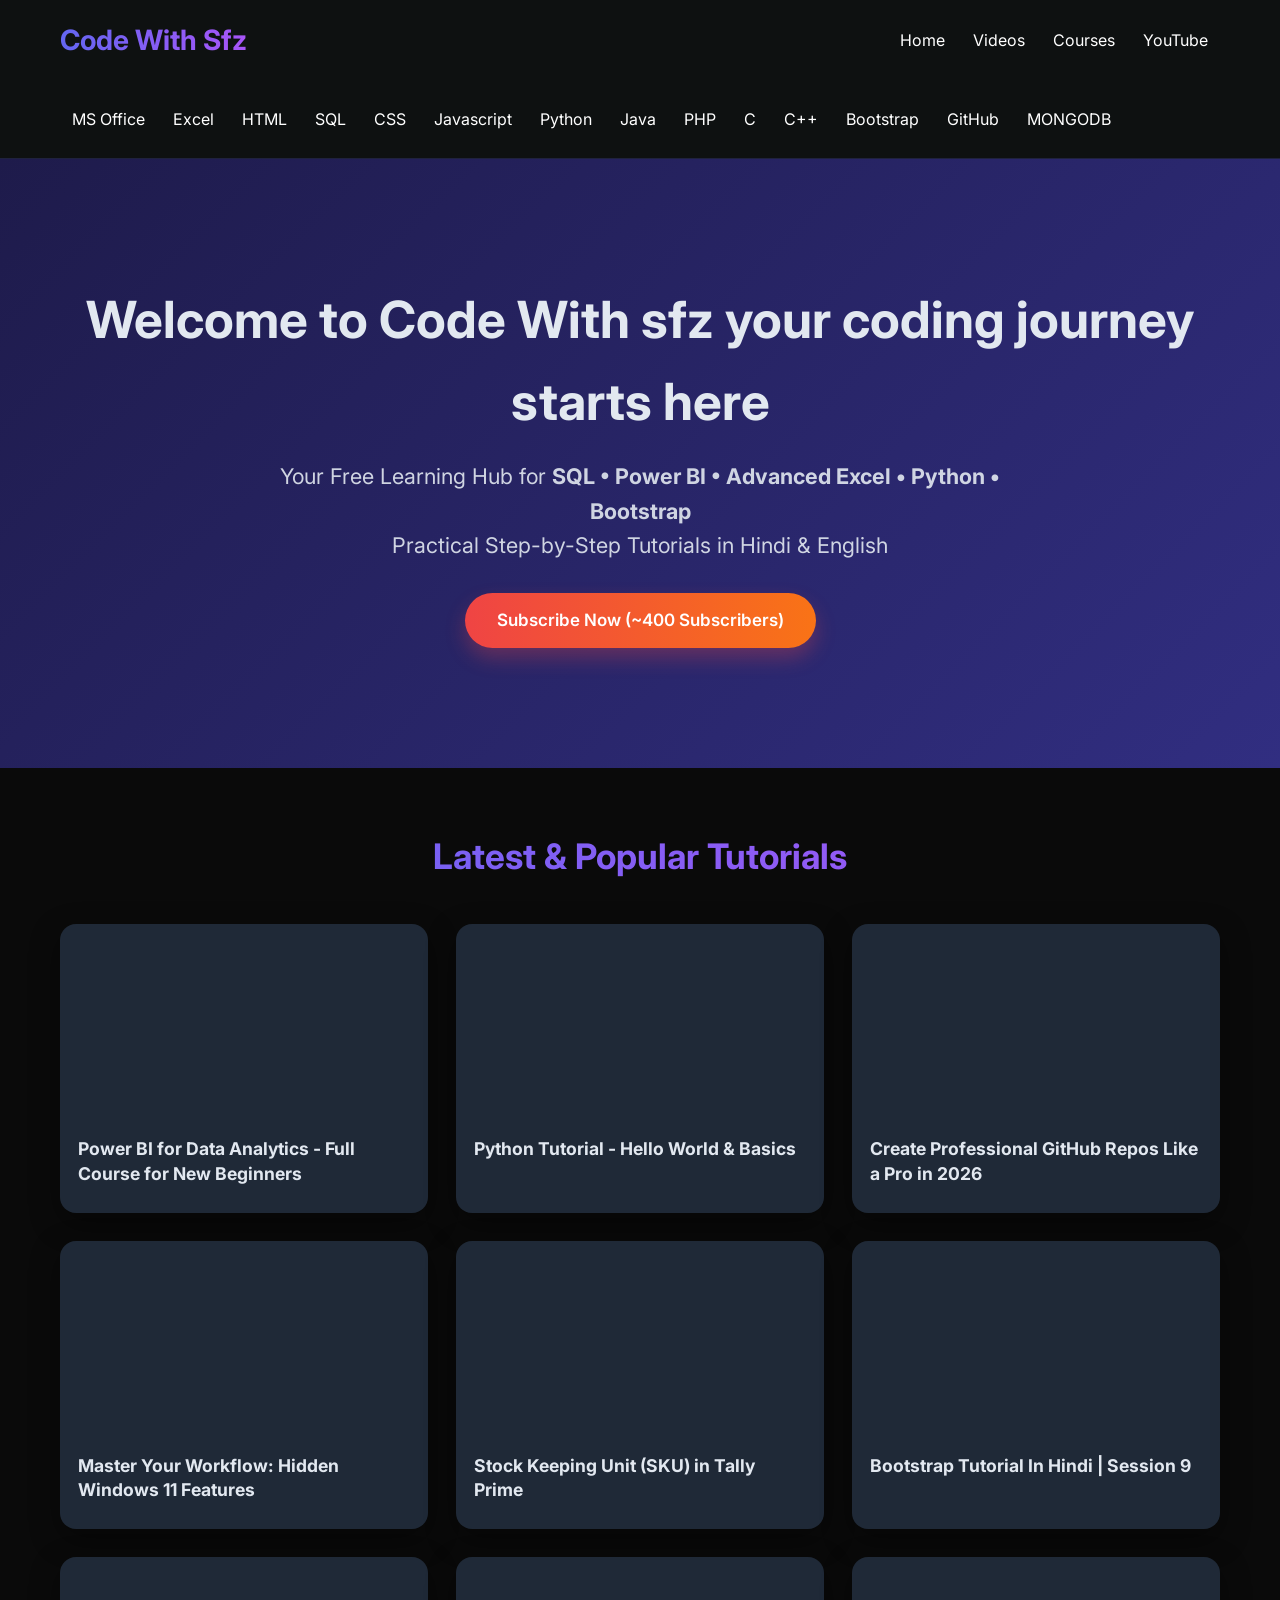
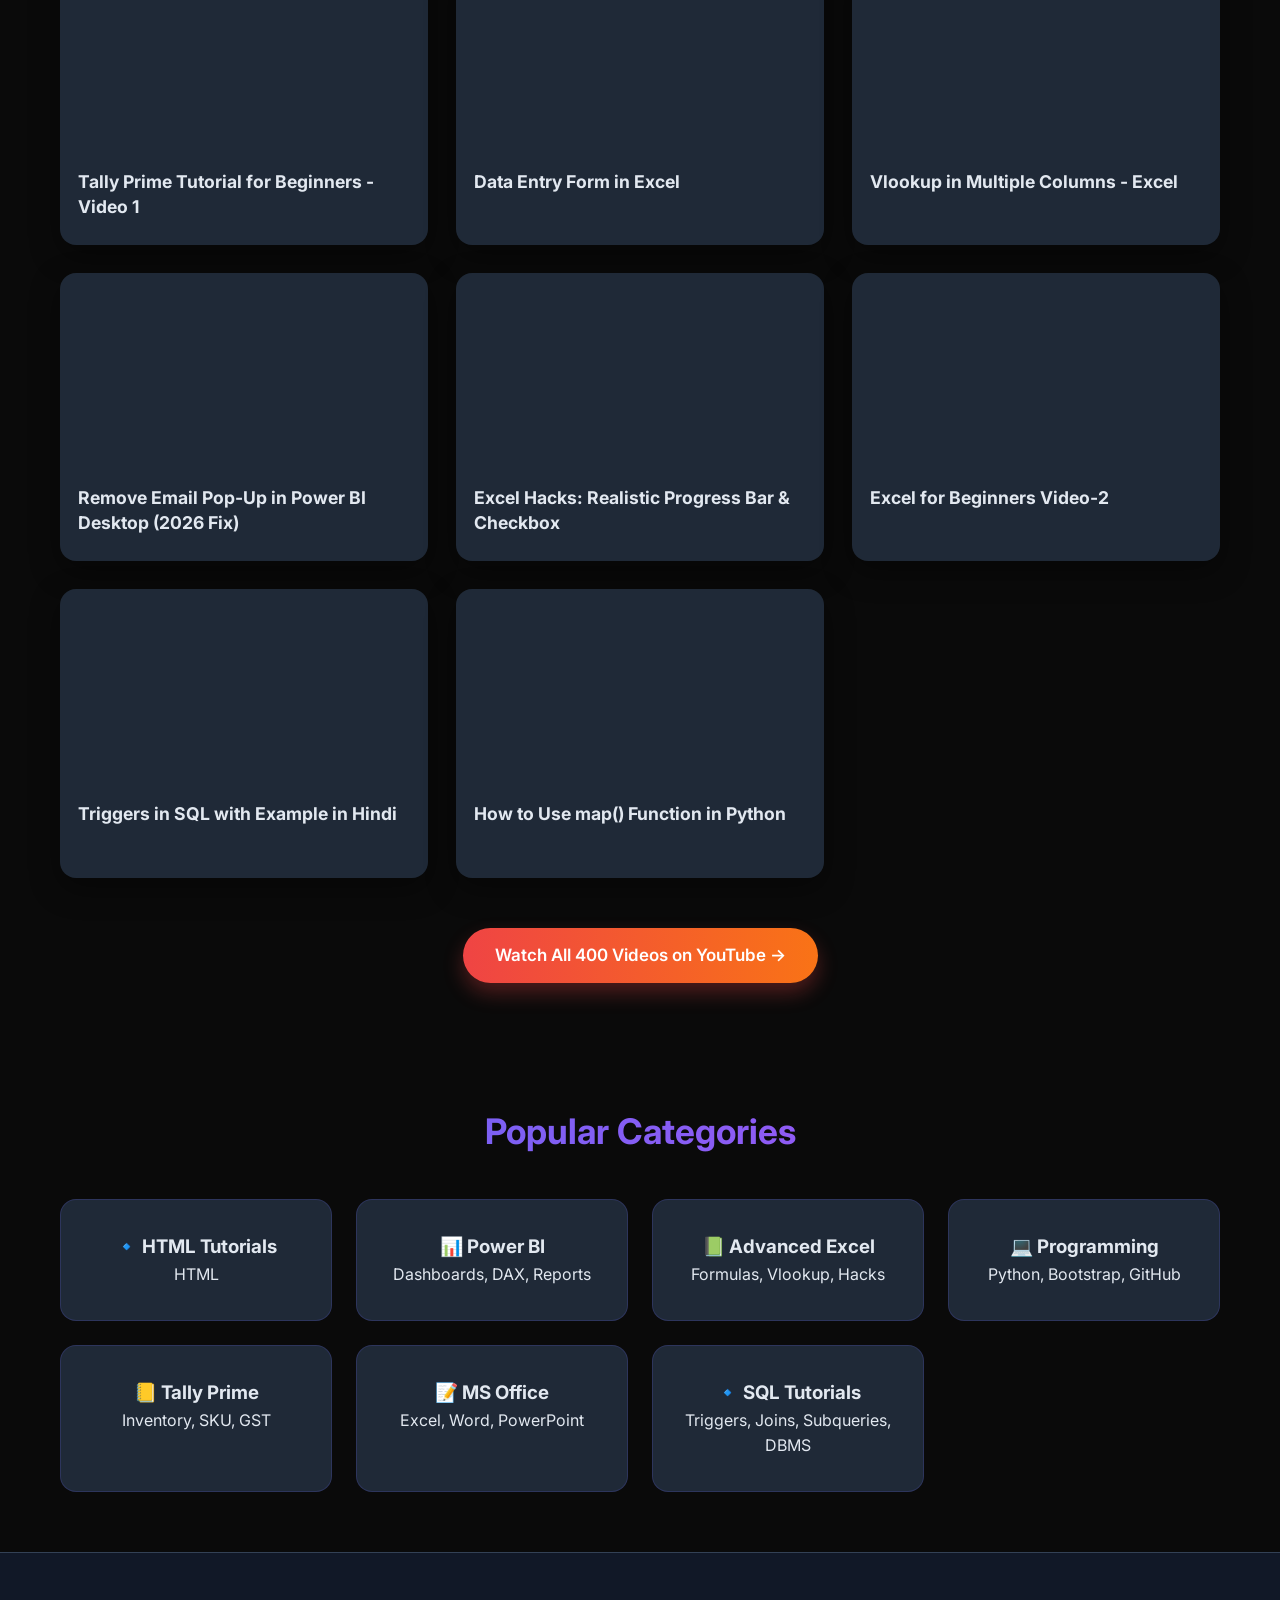
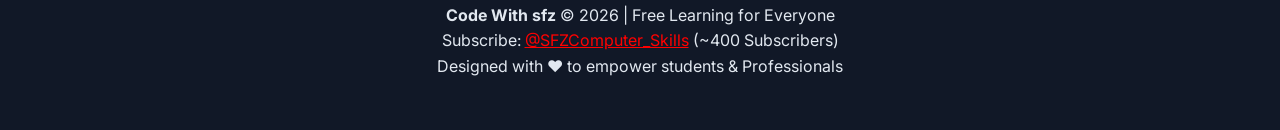
==== index.html @ a57be35b "sd" ====
<!1DOCTYPE html>
<html lang="en">
<head>
  <meta charset="UTF-8">
  <meta name="viewport" content="width=device-width, initial-scale=1.0">
  <title>Code With sfz - Free Tech Tutorials</title>
  <link rel="icon" type="image/x-icon" href="favicon/apple-touch-icon.png">
  <link rel="stylesheet" href="Sfz.CSS">
</head>
<body>

  <!-- Header -->
  <header>
    <nav>
      <div class="logo">Code With Sfz</div>
      <div class="nav-links">
        <a href="#home">Home</a>
        <a href="#videos">Videos</a>
        <a href="/Our Premium Computer Courses.html">Courses</a>
        <a href="https://www.youtube.com/@SFZComputer_Skills" target="_blank">YouTube</a>
      </div>
    </nav>
    <!-- add umar navigation  start-->
     <nav style="background-color: #0E1111;;">
  <div class="nav-links">
        <a href="/BasicComp.html">MS Office</a>
        <a href="/Excel.html">Excel</a>
         
        <a href="/delete1.html">HTML</a>
        <a href="/sql.html">SQL</a>
         <a href="#">CSS</a>
          <a href="#">Javascript</a>
         <a href="#">Python</a>
 <a href="#">Java</a>
 <a href="#">PHP</a>
 <a href="#">C</a>
 <a href="#">C++</a>
 <a href="#">Bootstrap</a>
 <a href="#">GitHub</a>
 <a href="#">MONGODB</a>

        
      </div>
    </nav>
    <!-- add umar navigation  end-->
  </header>
 
  <!-- Hero -->
  <section id="home" class="hero">
    <div class="hero-content">
      <h1>Welcome to Code With sfz your coding journey starts here </h1>
      <p>Your Free Learning Hub for <strong>SQL • Power BI • Advanced Excel • Python • Bootstrap</strong><br>
      Practical Step-by-Step Tutorials in Hindi & English</p>
      <a href="https://www.youtube.com/@SFZComputer_Skills" target="_blank" class="btn">Subscribe Now (~400 Subscribers)</a>
    </div>
  </section>

  <!-- Latest Videos -->
  <div class="container" id="videos">
    <h2>Latest & Popular Tutorials</h2>
    <div class="video-grid">

      <!-- Video Cards -->
      <div class="video-card">
        <iframe src="https://www.youtube.com/embed/d9H-SPySgzI" allowfullscreen></iframe>
        <div class="video-info">
          <h3>Power BI for Data Analytics - Full Course for New Beginners</h3>
        </div>
      </div>

      <div class="video-card">
        <iframe src="https://www.youtube.com/embed/qo9pF7tbR2g" allowfullscreen></iframe>
        <div class="video-info">
          <h3>Python Tutorial - Hello World & Basics</h3>
        </div>
      </div>

      <div class="video-card">
        <iframe src="https://www.youtube.com/embed/bOHkTNVkONo" allowfullscreen></iframe>
        <div class="video-info">
          <h3>Create Professional GitHub Repos Like a Pro in 2026</h3>
        </div>
      </div>

      <div class="video-card">
        <iframe src="https://www.youtube.com/embed/YSvQDxt7trU" allowfullscreen></iframe>
        <div class="video-info">
          <h3>Master Your Workflow: Hidden Windows 11 Features</h3>
        </div>
      </div>

      <div class="video-card">
        <iframe src="https://www.youtube.com/embed/gfyl_Nxnys8" allowfullscreen></iframe>
        <div class="video-info">
          <h3>Stock Keeping Unit (SKU) in Tally Prime</h3>
        </div>
      </div>

      <div class="video-card">
        <iframe src="https://www.youtube.com/embed/oXhS06x8aOE" allowfullscreen></iframe>
        <div class="video-info">
          <h3>Bootstrap Tutorial In Hindi | Session 9</h3>
        </div>
      </div>

      <div class="video-card">
        <iframe src="https://www.youtube.com/embed/Ebkmx_iD2ME" allowfullscreen></iframe>
        <div class="video-info">
          <h3>Tally Prime Tutorial for Beginners - Video 1</h3>
        </div>
      </div>

      <div class="video-card">
        <iframe src="https://www.youtube.com/embed/RtN4TF6eYL8" allowfullscreen></iframe>
        <div class="video-info">
          <h3>Data Entry Form in Excel</h3>
        </div>
      </div>

      <div class="video-card">
        <iframe src="https://www.youtube.com/embed/OYAu3lndtDk" allowfullscreen></iframe>
        <div class="video-info">
          <h3>Vlookup in Multiple Columns - Excel</h3>
        </div>
      </div>

      <div class="video-card">
        <iframe src="https://www.youtube.com/embed/VTb04QlvEJ4" allowfullscreen></iframe>
        <div class="video-info">
          <h3>Remove Email Pop-Up in Power BI Desktop (2026 Fix)</h3>
        </div>
      </div>

      <div class="video-card">
        <iframe src="https://www.youtube.com/embed/1RXcHiJIe9s" allowfullscreen></iframe>
        <div class="video-info">
          <h3>Excel Hacks: Realistic Progress Bar & Checkbox</h3>
        </div>
      </div>

      <div class="video-card">
        <iframe src="https://www.youtube.com/embed/Cy24FIcZmB0" allowfullscreen></iframe>
        <div class="video-info">
          <h3>Excel for Beginners Video-2</h3>
        </div>
      </div>

      <div class="video-card">
        <iframe src="https://www.youtube.com/embed/_LFGoulveOk" allowfullscreen></iframe>
        <div class="video-info">
          <h3>Triggers in SQL with Example in Hindi</h3>
        </div>
      </div>

      <div class="video-card">
        <iframe src="https://www.youtube.com/embed/U74FrBcQr44" allowfullscreen></iframe>
        <div class="video-info">
          <h3>How to Use map() Function in Python</h3>
        </div>
      </div>

      <div class="video-card">
        <iframe src="https://www.youtube.com/embed/Rm9ZrK55iq4" allowfullscreen></iframe>
        <div class="video-info">
          <h3>Learn OOP Concepts in Hindi with Real Examples!</h3>
        </div>
      </div>

    </div>

    <div class="view-all">
      <a href="https://www.youtube.com/@SFZComputer_Skills/videos" target="_blank" class="btn">
        Watch All 400 Videos on YouTube →
      </a>
      <!-- The value 362 was edited and updated to 400-->
    </div>
  </div>

  <!-- Categories -->
  <div class="container" id="categories">
    <h2>Popular Categories</h2>
    <div class="category-grid">
    
        
        <div class="category-card">
          <h3>🔹 HTML Tutorials</h3>
          <p>HTML</p>
           
        </div>
      <!--<a href="sql.html">
      <div class="category-card">
       
        <h3>🔹 SQL Tutorials</h3>
        <p>Triggers, Joins, Subqueries, DBMS</p>
        </a>
      </div> -->
      <div class="category-card">
        <h3>📊 Power BI</h3>
        <p>Dashboards, DAX, Reports</p>
      </div>
       <div class="category-card">
        
        <h3>📗 Advanced Excel</h3>
        <p>Formulas, Vlookup, Hacks</p>
       
    
      </div>
      <div class="category-card">
        <h3>💻 Programming</h3>
        <p>Python, Bootstrap, GitHub</p>
      </div>
      <div class="category-card">
        <h3>📒 Tally Prime</h3>
        <p>Inventory, SKU, GST</p>
      </div>
      
      <div class="category-card">
        <h3>📝 MS Office</h3>
        <p>Excel, Word, PowerPoint</p>
        
      </div>
    
      <div class="category-card">
       
        <h3>🔹 SQL Tutorials</h3>
        <p>Triggers, Joins, Subqueries, DBMS</p>
      
      </div> 
    </div>
  </div>

  <!-- Footer -->
  <footer>
    <p><strong>Code With sfz</strong> © 2026 | Free Learning for Everyone</p>
    <p>Subscribe: <a href="https://www.youtube.com/@SFZComputer_Skills" target="_blank" style="color:#ff0000;">@SFZComputer_Skills</a> (~400 Subscribers)</p>
    <p>Designed with &#10084; to empower students & Professionals</p>
    <!--upper was edited-->
  </footer>

  <script>
    // Scroll Animation for Video Cards
    const cards = document.querySelectorAll('.video-card');
    const observer = new IntersectionObserver((entries) => {
      entries.forEach((entry, index) => {
        if (entry.isIntersecting) {
          setTimeout(() => {
            entry.target.classList.add('visible');
          }, index * 80);
        }
      });
    }, { threshold: 0.1 });

    cards.forEach(card => observer.observe(card));
  </script>

</body>
</html>
---- Sfz.CSS ----
@import url('https://fonts.googleapis.com/css2?family=Inter:wght@400;500;600;700&display=swap');

:root {
  --primary: #6366f1;
  --accent: #a855f7;
}

* {
  margin: 0;
  padding: 0;
  box-sizing: border-box;
}

body {
  font-family: 'Inter', system-ui, sans-serif;
  background: #0a0a0a;
  color: #e2e8f0;
  line-height: 1.6;
  overflow-x: hidden;
}

/* Header */
header {
 /*background: rgba(10, 10, 10, 0.95);*/
 background-color: #0E1111;
  backdrop-filter: blur(12px);
  position: sticky;
  top: 0;
  z-index: 100;
  border-bottom: 1px solid rgba(99, 102, 241, 0.2);
}








nav {
  max-width: 1200px;
  margin: 0 auto;
  display: flex;
  justify-content: space-between;
  align-items: center;
  padding: 18px 20px;
}

.logo {
  font-size: 28px;
  font-weight: 700;
  background: linear-gradient(90deg, var(--primary), var(--accent));
  -webkit-background-clip: text;
  -webkit-text-fill-color: transparent;
}

.nav-links a {
  color: #ffffff;
    text-decoration: none;
    padding: 8px 12px;
    display: inline-block;
    transition: background-color 0.3s ease;
}

.nav-links a:hover {
  color: #FFC000;
  text-shadow: 0 0 10px var(--primary);
}

/* Hero Section */
.hero {
  background: linear-gradient(135deg, #1e1b4b, #312e81);
  text-align: center;
  padding: 120px 20px;
  position: relative;
  overflow: hidden;
}

.hero::before {
  content: '';
  position: absolute;
  top: 0; left: 0; right: 0; bottom: 0;
  background: url('https://source.unsplash.com/random/1600x900/?coding,technology') center/cover;
  opacity: 0.15;
}

.hero-content {
  position: relative;
  z-index: 2;
}

.hero h1 {
  font-size: 3.2rem;
  margin-bottom: 16px;
  animation: fadeInDown 1s ease;
}

.hero p {
  font-size: 1.35rem;
  max-width: 720px;
  margin: 0 auto 30px;
  opacity: 0.9;
}

/* Button */
.btn {
  background: linear-gradient(90deg, #ef4444, #f97316);
  color: white;
  padding: 14px 32px;
  border: none;
  border-radius: 50px;
  font-size: 17px;
  font-weight: 600;
  cursor: pointer;
  text-decoration: none;
  display: inline-block;
  transition: all 0.4s ease;
  box-shadow: 0 10px 20px rgba(239, 68, 68, 0.3);
  animation: pulse 2s infinite;
}

.btn:hover {
  transform: translateY(-4px) scale(1.05);
  box-shadow: 0 15px 30px rgba(239, 68, 68, 0.5);
}

/* Container */
.container {
  max-width: 1200px;
  margin: 0 auto;
  padding: 60px 20px;
}

h2 {
  font-size: 2.2rem;
  margin-bottom: 40px;
  text-align: center;
  background: linear-gradient(90deg, var(--primary), var(--accent));
  -webkit-background-clip: text;
  -webkit-text-fill-color: transparent;
}

/* Video Grid */
.video-grid {
  display: grid;
  grid-template-columns: repeat(auto-fit, minmax(340px, 1fr));
  gap: 28px;
}

.video-card {
  background: #1f2937;
  border-radius: 16px;
  overflow: hidden;
  box-shadow: 0 10px 30px rgba(0, 0, 0, 0.4);
  transition: all 0.4s cubic-bezier(0.4, 0, 0.2, 1);
  opacity: 0;
  transform: translateY(40px);
}

.video-card.visible {
  opacity: 1;
  transform: translateY(0);
}

.video-card:hover {
  transform: translateY(-12px) scale(1.03);
  box-shadow: 0 20px 40px rgba(99, 102, 241, 0.3);
}

.video-card iframe {
  width: 100%;
  height: 195px;
  border: none;
}

.video-info {
  padding: 18px;
}

.video-info h3 {
  font-size: 1.1rem;
  line-height: 1.4;
  margin-bottom: 8px;
  color: #e2e8f0;
}

/* Category Grid */
.category-grid {
  display: grid;
  grid-template-columns: repeat(auto-fit, minmax(260px, 1fr));
  gap: 24px;
}

.category-card {
  background: #1f2937;
  padding: 32px 20px;
  border-radius: 16px;
  text-align: center;
  transition: all 0.3s ease;
  border: 1px solid rgba(99, 102, 241, 0.2);
}

.category-card:hover {
  border-color: var(--primary);
  transform: scale(1.05);
}

.category-link {
  text-decoration: none;
  color: inherit;
}

/* Footer */
footer {
  background: #111827;
  text-align: center;
  padding: 50px 20px;
  border-top: 1px solid #334155;
}

.view-all {
  text-align: center;
  margin-top: 50px;
}

/* Animations */
@keyframes fadeInDown {
  from { opacity: 0; transform: translateY(-30px); }
  to { opacity: 1; transform: translateY(0); }
}

@keyframes pulse {
  0%, 100% { transform: scale(1); }
  50% { transform: scale(1.05); }
}

/* Responsive */
@media (max-width: 768px) {
  .hero h1 {
    font-size: 2.5rem;
  }
  .nav-links a {
    margin-left: 15px;
    font-size: 0.95rem;
  }
}

/* table */
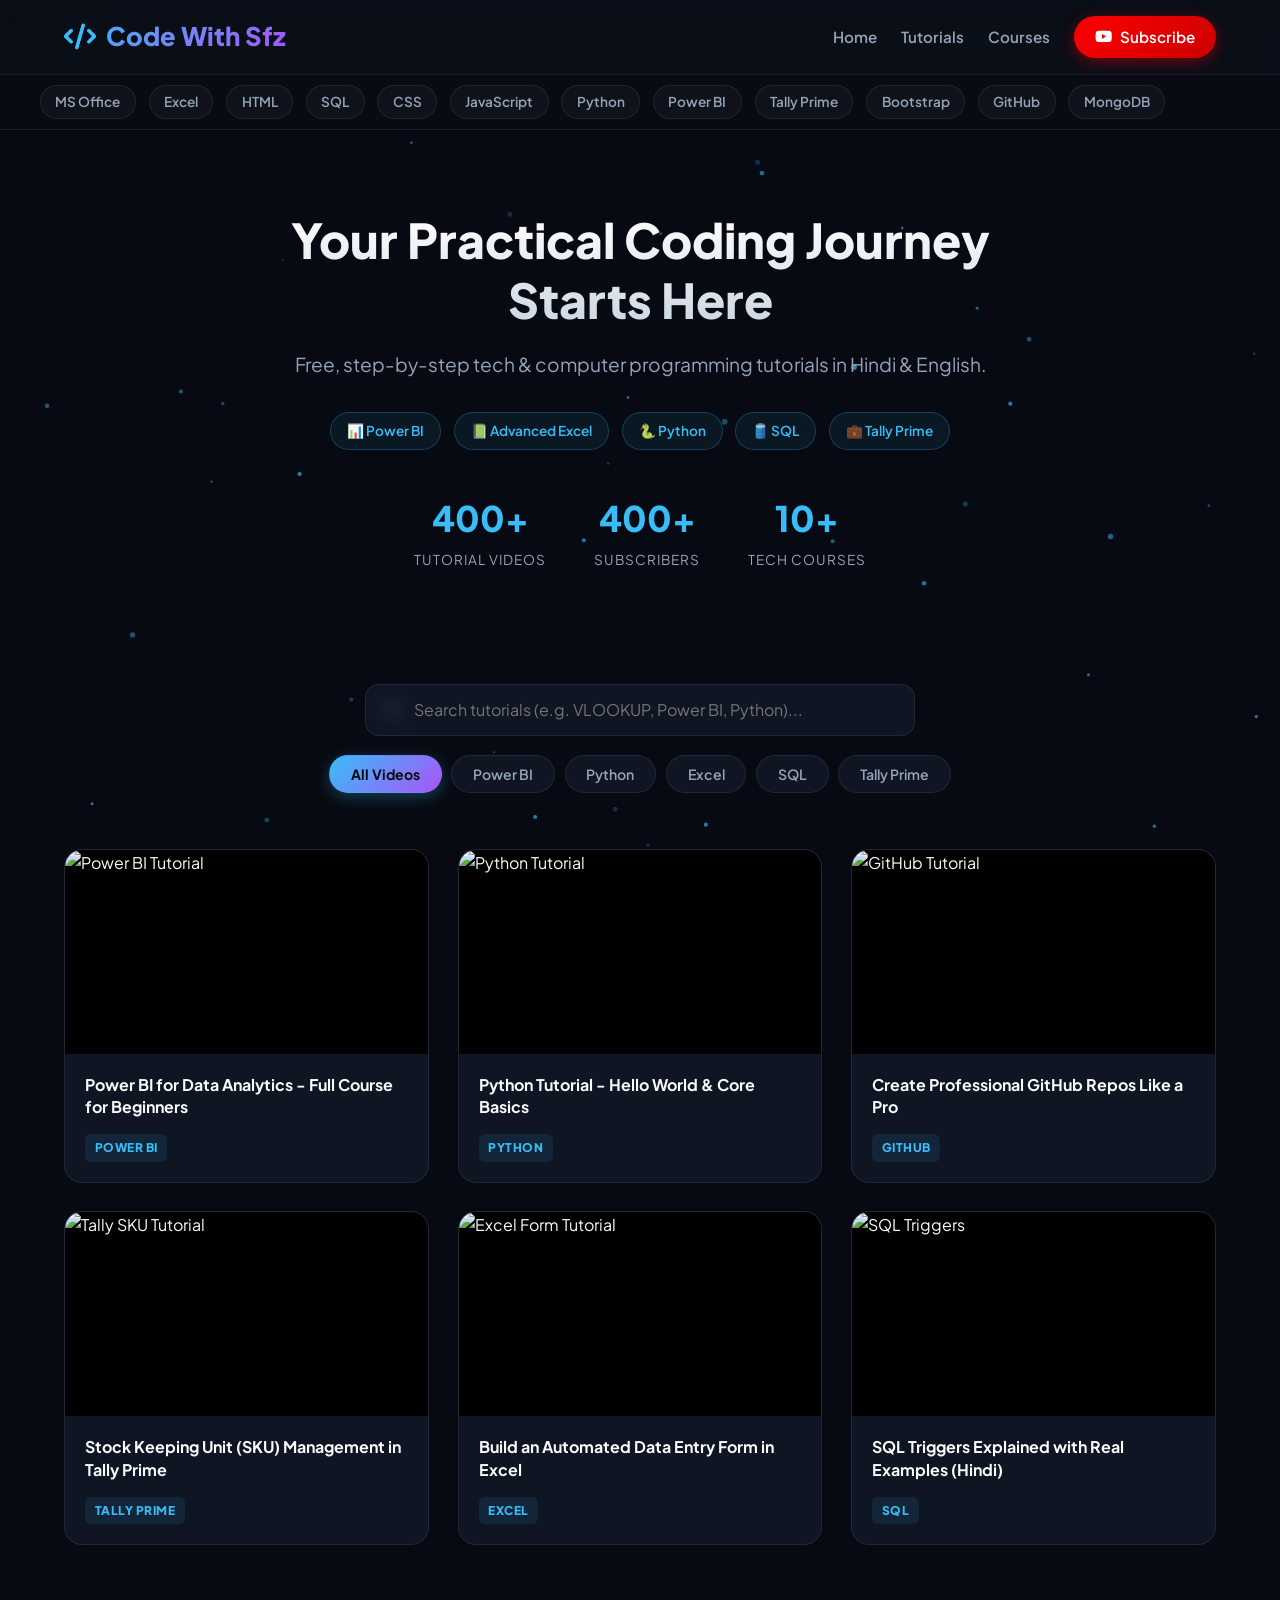
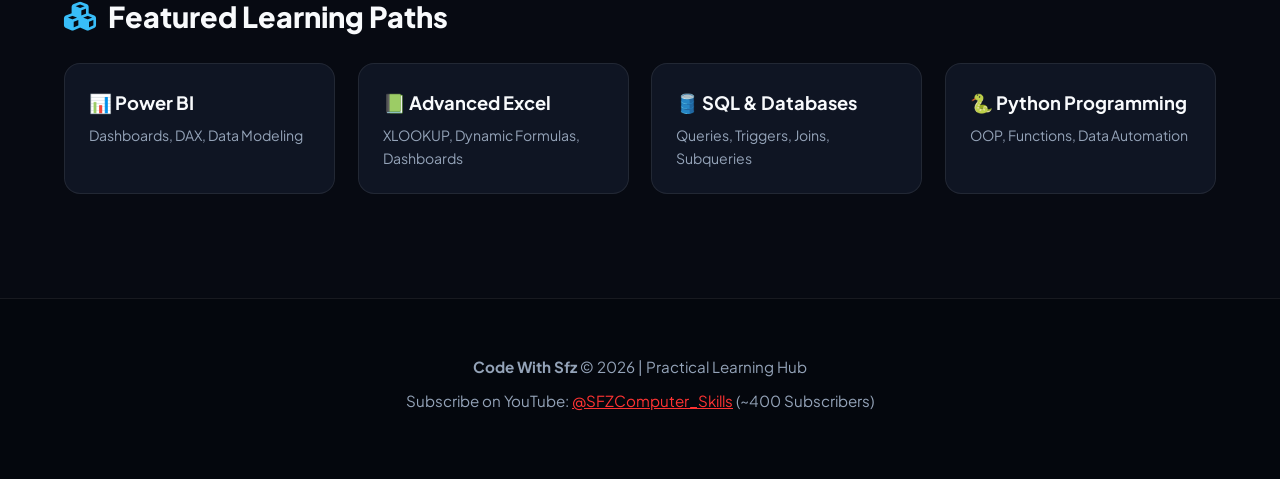
==== commit c986917f: "upload" ====
--- a/index.html
+++ b/index.html
@@ -1,256 +1,882 @@
-<!1DOCTYPE html>
+<!DOCTYPE html>
 <html lang="en">
 <head>
   <meta charset="UTF-8">
   <meta name="viewport" content="width=device-width, initial-scale=1.0">
-  <title>Code With sfz - Free Tech Tutorials</title>
+  <title>Code With Sfz - Master Practical Tech Skills</title>
   <link rel="icon" type="image/x-icon" href="favicon/apple-touch-icon.png">
-  <link rel="stylesheet" href="Sfz.CSS">
+  <link href="https://fonts.googleapis.com/css2?family=Plus+Jakarta+Sans:wght@400;500;600;700;800&display=swap" rel="stylesheet">
+  <link rel="stylesheet" href="https://cdnjs.cloudflare.com/ajax/libs/font-awesome/6.4.0/css/all.min.css">
+  
+  <style>
+    :root {
+      --bg-dark: #070a12;
+      --bg-card: rgba(20, 28, 45, 0.65);
+      --border-color: rgba(255, 255, 255, 0.08);
+      --accent-blue: #38bdf8;
+      --accent-purple: #a855f7;
+      --accent-red: #ff3333;
+      --text-main: #f8fafc;
+      --text-muted: #94a3b8;
+      --glass-bg: rgba(11, 15, 25, 0.8);
+    }
+
+    * {
+      margin: 0;
+      padding: 0;
+      box-sizing: border-box;
+      font-family: 'Plus Jakarta Sans', sans-serif;
+    }
+
+    body {
+      background-color: var(--bg-dark);
+      color: var(--text-main);
+      line-height: 1.6;
+      overflow-x: hidden;
+      position: relative;
+    }
+
+    /* Background Animation Canvas */
+    #bgCanvas {
+      position: fixed;
+      top: 0;
+      left: 0;
+      width: 100%;
+      height: 100%;
+      z-index: -1;
+      pointer-events: none;
+    }
+
+    /* Sticky Header */
+    header {
+      position: sticky;
+      top: 0;
+      z-index: 1000;
+      background: var(--glass-bg);
+      backdrop-filter: blur(16px);
+      border-bottom: 1px solid var(--border-color);
+    }
+
+    nav.main-nav {
+      max-width: 1200px;
+      margin: 0 auto;
+      display: flex;
+      justify-content: space-between;
+      align-items: center;
+      padding: 1rem 1.5rem;
+    }
+
+    .logo {
+      font-size: 1.6rem;
+      font-weight: 800;
+      background: linear-gradient(135deg, var(--accent-blue), var(--accent-purple));
+      -webkit-background-clip: text;
+      -webkit-text-fill-color: transparent;
+      display: flex;
+      align-items: center;
+      gap: 0.6rem;
+      cursor: pointer;
+    }
+
+    .logo i {
+      color: var(--accent-blue);
+      -webkit-text-fill-color: initial;
+    }
+
+    .nav-links {
+      display: flex;
+      gap: 1.5rem;
+      align-items: center;
+    }
+
+    .nav-links a {
+      color: var(--text-muted);
+      text-decoration: none;
+      font-weight: 600;
+      font-size: 0.95rem;
+      transition: all 0.3s ease;
+    }
+
+    .nav-links a:hover {
+      color: var(--accent-blue);
+    }
+
+    .btn-yt {
+      background: linear-gradient(135deg, #ff0000, #cc0000);
+      color: #fff !important;
+      padding: 0.55rem 1.3rem;
+      border-radius: 50px;
+      font-weight: 700;
+      display: flex;
+      align-items: center;
+      gap: 0.5rem;
+      box-shadow: 0 4px 15px rgba(255, 0, 0, 0.4);
+      transition: all 0.3s ease !important;
+      position: relative;
+      overflow: hidden;
+    }
+
+    .btn-yt:hover {
+      transform: translateY(-2px) scale(1.02);
+      box-shadow: 0 8px 25px rgba(255, 0, 0, 0.6);
+    }
+
+    /* Scrollable Topics Bar */
+    .topics-nav {
+      background: rgba(8, 12, 21, 0.9);
+      border-top: 1px solid var(--border-color);
+      overflow-x: auto;
+      white-space: nowrap;
+      padding: 0.6rem 1.5rem;
+      scrollbar-width: none;
+    }
+
+    .topics-nav::-webkit-scrollbar { display: none; }
+
+    .topics-wrapper {
+      max-width: 1200px;
+      margin: 0 auto;
+      display: flex;
+      gap: 0.8rem;
+    }
+
+    .topic-chip {
+      color: var(--text-muted);
+      text-decoration: none;
+      font-size: 0.85rem;
+      font-weight: 600;
+      padding: 0.35rem 0.9rem;
+      border-radius: 20px;
+      background: rgba(255, 255, 255, 0.03);
+      border: 1px solid var(--border-color);
+      transition: all 0.25 ease;
+    }
+
+    .topic-chip:hover {
+      background: linear-gradient(135deg, var(--accent-blue), var(--accent-purple));
+      color: #000;
+      border-color: transparent;
+      font-weight: 700;
+    }
+
+    /* Animated Hero Section */
+    .hero {
+      position: relative;
+      padding: 5rem 1.5rem 3rem 1.5rem;
+      text-align: center;
+    }
+
+    .hero-content {
+      max-width: 850px;
+      margin: 0 auto;
+    }
+
+    .hero h1 {
+      font-size: 3rem;
+      font-weight: 800;
+      line-height: 1.25;
+      margin-bottom: 1.2rem;
+      background: linear-gradient(180deg, #ffffff 0%, #cbd5e1 100%);
+      -webkit-background-clip: text;
+      -webkit-text-fill-color: transparent;
+      animation: fadeInDown 0.8s ease;
+    }
+
+    .hero p {
+      font-size: 1.2rem;
+      color: var(--text-muted);
+      margin-bottom: 2rem;
+      animation: fadeInUp 0.8s ease;
+    }
+
+    .hero-badges {
+      display: flex;
+      justify-content: center;
+      gap: 0.8rem;
+      flex-wrap: wrap;
+      margin-bottom: 2.5rem;
+    }
+
+    .badge {
+      background: rgba(56, 189, 248, 0.08);
+      color: var(--accent-blue);
+      border: 1px solid rgba(56, 189, 248, 0.25);
+      padding: 0.45rem 1rem;
+      border-radius: 20px;
+      font-size: 0.85rem;
+      font-weight: 600;
+      transition: all 0.3s ease;
+    }
+
+    .badge:hover {
+      transform: translateY(-3px);
+      background: rgba(56, 189, 248, 0.2);
+    }
+
+    /* Stats Counter Section */
+    .stats-container {
+      display: flex;
+      justify-content: center;
+      gap: 3rem;
+      margin: 2rem auto;
+      max-width: 800px;
+      flex-wrap: wrap;
+    }
+
+    .stat-item {
+      text-align: center;
+    }
+
+    .stat-number {
+      font-size: 2.2rem;
+      font-weight: 800;
+      color: var(--accent-blue);
+      display: block;
+    }
+
+    .stat-label {
+      font-size: 0.85rem;
+      color: var(--text-muted);
+      text-transform: uppercase;
+      letter-spacing: 1px;
+    }
+
+    /* Search & Dynamic Filter Bar */
+    .filter-container {
+      max-width: 1200px;
+      margin: 2rem auto;
+      padding: 0 1.5rem;
+      display: flex;
+      flex-direction: column;
+      gap: 1.2rem;
+    }
+
+    .search-box {
+      position: relative;
+      width: 100%;
+      max-width: 550px;
+      margin: 0 auto;
+    }
+
+    .search-box input {
+      width: 100%;
+      padding: 0.9rem 1rem 0.9rem 3rem;
+      background: var(--bg-card);
+      border: 1px solid var(--border-color);
+      border-radius: 14px;
+      color: var(--text-main);
+      font-size: 1rem;
+      outline: none;
+      transition: all 0.3s ease;
+      backdrop-filter: blur(10px);
+    }
+
+    .search-box input:focus {
+      border-color: var(--accent-blue);
+      box-shadow: 0 0 20px rgba(56, 189, 248, 0.25);
+    }
+
+    .search-box i {
+      position: absolute;
+      left: 1.2rem;
+      top: 50%;
+      transform: translateY(-50%);
+      color: var(--text-muted);
+      font-size: 1.1rem;
+    }
+
+    .category-pills {
+      display: flex;
+      justify-content: center;
+      gap: 0.6rem;
+      flex-wrap: wrap;
+    }
+
+    .pill-btn {
+      background: var(--bg-card);
+      border: 1px solid var(--border-color);
+      color: var(--text-muted);
+      padding: 0.55rem 1.3rem;
+      border-radius: 25px;
+      cursor: pointer;
+      font-size: 0.88rem;
+      font-weight: 600;
+      transition: all 0.3s ease;
+    }
+
+    .pill-btn.active, .pill-btn:hover {
+      background: linear-gradient(135deg, var(--accent-blue), var(--accent-purple));
+      color: #070a12;
+      border-color: transparent;
+      box-shadow: 0 4px 15px rgba(56, 189, 248, 0.3);
+      font-weight: 700;
+    }
+
+    /* Container & Grid Layout */
+    .container {
+      max-width: 1200px;
+      margin: 0 auto;
+      padding: 1.5rem;
+    }
+
+    .section-title {
+      font-size: 1.8rem;
+      font-weight: 800;
+      margin-bottom: 1.5rem;
+      display: flex;
+      align-items: center;
+      gap: 0.75rem;
+    }
+
+    .video-grid {
+      display: grid;
+      grid-template-columns: repeat(auto-fill, minmax(290px, 1fr));
+      gap: 1.8rem;
+    }
+
+    /* Interactive Video Card */
+    .video-card {
+      background: var(--bg-card);
+      border: 1px solid var(--border-color);
+      border-radius: 18px;
+      overflow: hidden;
+      transition: all 0.35s cubic-bezier(0.4, 0, 0.2, 1);
+      cursor: pointer;
+      display: flex;
+      flex-direction: column;
+      position: relative;
+      backdrop-filter: blur(8px);
+    }
+
+    .video-card:hover {
+      transform: translateY(-8px) scale(1.02);
+      border-color: rgba(56, 189, 248, 0.5);
+      box-shadow: 0 15px 30px rgba(0, 0, 0, 0.5), 0 0 20px rgba(56, 189, 248, 0.2);
+    }
+
+    .thumbnail-box {
+      position: relative;
+      width: 100%;
+      padding-top: 56.25%;
+      background: #000;
+      overflow: hidden;
+    }
+
+    .thumbnail-box img {
+      position: absolute;
+      top: 0;
+      left: 0;
+      width: 100%;
+      height: 100%;
+      object-fit: cover;
+      transition: transform 0.4s ease;
+    }
+
+    .video-card:hover .thumbnail-box img {
+      transform: scale(1.08);
+    }
+
+    .play-overlay {
+      position: absolute;
+      top: 0;
+      left: 0;
+      width: 100%;
+      height: 100%;
+      background: rgba(0, 0, 0, 0.4);
+      display: flex;
+      justify-content: center;
+      align-items: center;
+      opacity: 0;
+      transition: opacity 0.3s ease;
+    }
+
+    .play-overlay i {
+      font-size: 3rem;
+      color: #fff;
+      filter: drop-shadow(0 4px 10px rgba(0,0,0,0.5));
+      transition: transform 0.3s ease;
+    }
+
+    .video-card:hover .play-overlay {
+      opacity: 1;
+    }
+
+    .video-card:hover .play-overlay i {
+      transform: scale(1.15);
+    }
+
+    .video-info {
+      padding: 1.25rem;
+      flex-grow: 1;
+      display: flex;
+      flex-direction: column;
+      justify-content: space-between;
+    }
+
+    .video-info h3 {
+      font-size: 1rem;
+      font-weight: 700;
+      color: var(--text-main);
+      line-height: 1.4;
+      display: -webkit-box;
+      -webkit-line-clamp: 2;
+      -webkit-box-orient: vertical;
+      overflow: hidden;
+    }
+
+    .video-meta {
+      display: flex;
+      justify-content: space-between;
+      align-items: center;
+      margin-top: 1rem;
+    }
+
+    .video-tag {
+      font-size: 0.75rem;
+      color: var(--accent-blue);
+      font-weight: 800;
+      text-transform: uppercase;
+      letter-spacing: 0.5px;
+      background: rgba(56, 189, 248, 0.1);
+      padding: 0.25rem 0.6rem;
+      border-radius: 6px;
+    }
+
+    /* Video Popup Modal */
+    .modal {
+      display: none;
+      position: fixed;
+      top: 0;
+      left: 0;
+      width: 100%;
+      height: 100%;
+      background: rgba(0, 0, 0, 0.85);
+      backdrop-filter: blur(12px);
+      z-index: 2000;
+      justify-content: center;
+      align-items: center;
+      padding: 1.5rem;
+    }
+
+    .modal-content {
+      position: relative;
+      width: 100%;
+      max-width: 900px;
+      background: #0f172a;
+      border: 1px solid var(--border-color);
+      border-radius: 20px;
+      overflow: hidden;
+      box-shadow: 0 25px 50px rgba(0,0,0,0.7);
+      animation: modalZoom 0.3s ease;
+    }
+
+    .modal-video-container {
+      position: relative;
+      padding-top: 56.25%;
+      width: 100%;
+    }
+
+    .modal-video-container iframe {
+      position: absolute;
+      top: 0;
+      left: 0;
+      width: 100%;
+      height: 100%;
+      border: none;
+    }
+
+    .close-modal {
+      position: absolute;
+      top: 15px;
+      right: 20px;
+      color: #fff;
+      font-size: 1.8rem;
+      cursor: pointer;
+      z-index: 10;
+      transition: color 0.2s ease;
+    }
+
+    .close-modal:hover {
+      color: var(--accent-red);
+    }
+
+    /* Category Cards Grid */
+    .category-grid {
+      display: grid;
+      grid-template-columns: repeat(auto-fill, minmax(240px, 1fr));
+      gap: 1.4rem;
+      margin-top: 1rem;
+    }
+
+    .category-card {
+      background: var(--bg-card);
+      border: 1px solid var(--border-color);
+      border-radius: 16px;
+      padding: 1.5rem;
+      transition: all 0.3s ease;
+      cursor: pointer;
+    }
+
+    .category-card:hover {
+      background: rgba(56, 189, 248, 0.08);
+      border-color: var(--accent-blue);
+      transform: translateY(-5px);
+    }
+
+    .category-card h3 {
+      font-size: 1.15rem;
+      margin-bottom: 0.4rem;
+      color: var(--text-main);
+    }
+
+    .category-card p {
+      font-size: 0.88rem;
+      color: var(--text-muted);
+    }
+
+    /* Footer */
+    footer {
+      border-top: 1px solid var(--border-color);
+      padding: 3.5rem 1.5rem;
+      text-align: center;
+      background: #04070d;
+      margin-top: 5rem;
+    }
+
+    footer p {
+      color: var(--text-muted);
+      font-size: 0.95rem;
+      margin-bottom: 0.6rem;
+    }
+
+    /* Animations */
+    @keyframes fadeInDown {
+      from { opacity: 0; transform: translateY(-20px); }
+      to { opacity: 1; transform: translateY(0); }
+    }
+
+    @keyframes fadeInUp {
+      from { opacity: 0; transform: translateY(20px); }
+      to { opacity: 1; transform: translateY(0); }
+    }
+
+    @keyframes modalZoom {
+      from { opacity: 0; transform: scale(0.9); }
+      to { opacity: 1; transform: scale(1); }
+    }
+
+    @media (max-width: 768px) {
+      .hero h1 { font-size: 2.2rem; }
+      .stats-container { gap: 1.5rem; }
+      .nav-links a:not(.btn-yt) { display: none; }
+    }
+  </style>
 </head>
 <body>
 
+  <!-- Animated Particle Canvas -->
+  <canvas id="bgCanvas"></canvas>
+
   <!-- Header -->
   <header>
-    <nav>
-      <div class="logo">Code With Sfz</div>
+    <nav class="main-nav">
+      <div class="logo">
+        <i class="fa-solid fa-code"></i> Code With Sfz
+      </div>
       <div class="nav-links">
         <a href="#home">Home</a>
-        <a href="#videos">Videos</a>
+        <a href="#videos">Tutorials</a>
         <a href="/Our Premium Computer Courses.html">Courses</a>
-        <a href="https://www.youtube.com/@SFZComputer_Skills" target="_blank">YouTube</a>
+        <a href="https://www.youtube.com/@SFZComputer_Skills" target="_blank" class="btn-yt">
+          <i class="fa-brands fa-youtube"></i> Subscribe
+        </a>
       </div>
     </nav>
-    <!-- add umar navigation  start-->
-     <nav style="background-color: #0E1111;;">
-  <div class="nav-links">
-        <a href="/BasicComp.html">MS Office</a>
-        <a href="/Excel.html">Excel</a>
-         
-        <a href="/delete1.html">HTML</a>
-        <a href="/sql.html">SQL</a>
-         <a href="#">CSS</a>
-          <a href="#">Javascript</a>
-         <a href="#">Python</a>
- <a href="#">Java</a>
- <a href="#">PHP</a>
- <a href="#">C</a>
- <a href="#">C++</a>
- <a href="#">Bootstrap</a>
- <a href="#">GitHub</a>
- <a href="#">MONGODB</a>
-
-        
-      </div>
-    </nav>
-    <!-- add umar navigation  end-->
+    
+    <!-- Topics Navigation -->
+    <div class="topics-nav">
+      <div class="topics-wrapper">
+        <a href="/BasicComp.html" class="topic-chip">MS Office</a>
+        <a href="/Excel.html" class="topic-chip">Excel</a>
+        <a href="/delete1.html" class="topic-chip">HTML</a>
+        <a href="/sql.html" class="topic-chip">SQL</a>
+        <a href="#" class="topic-chip">CSS</a>
+        <a href="#" class="topic-chip">JavaScript</a>
+        <a href="#" class="topic-chip">Python</a>
+        <a href="#" class="topic-chip">Power BI</a>
+        <a href="#" class="topic-chip">Tally Prime</a>
+        <a href="#" class="topic-chip">Bootstrap</a>
+        <a href="#" class="topic-chip">GitHub</a>
+        <a href="#" class="topic-chip">MongoDB</a>
+      </div>
+    </div>
   </header>
- 
-  <!-- Hero -->
+
+  <!-- Hero Section -->
   <section id="home" class="hero">
     <div class="hero-content">
-      <h1>Welcome to Code With sfz your coding journey starts here </h1>
-      <p>Your Free Learning Hub for <strong>SQL • Power BI • Advanced Excel • Python • Bootstrap</strong><br>
-      Practical Step-by-Step Tutorials in Hindi & English</p>
-      <a href="https://www.youtube.com/@SFZComputer_Skills" target="_blank" class="btn">Subscribe Now (~400 Subscribers)</a>
+      <h1>Your Practical Coding Journey Starts Here</h1>
+      <p>Free, step-by-step tech & computer programming tutorials in Hindi & English.</p>
+      
+      <div class="hero-badges">
+        <span class="badge">📊 Power BI</span>
+        <span class="badge">📗 Advanced Excel</span>
+        <span class="badge">🐍 Python</span>
+        <span class="badge">🛢️ SQL</span>
+        <span class="badge">💼 Tally Prime</span>
+      </div>
+
+      <div class="stats-container">
+        <div class="stat-item">
+          <span class="stat-number">400+</span>
+          <span class="stat-label">Tutorial Videos</span>
+        </div>
+        <div class="stat-item">
+          <span class="stat-number">400+</span>
+          <span class="stat-label">Subscribers</span>
+        </div>
+        <div class="stat-item">
+          <span class="stat-number">10+</span>
+          <span class="stat-label">Tech Courses</span>
+        </div>
+      </div>
     </div>
   </section>
 
-  <!-- Latest Videos -->
-  <div class="container" id="videos">
-    <h2>Latest & Popular Tutorials</h2>
-    <div class="video-grid">
-
-      <!-- Video Cards -->
-      <div class="video-card">
-        <iframe src="https://www.youtube.com/embed/d9H-SPySgzI" allowfullscreen></iframe>
-        <div class="video-info">
-          <h3>Power BI for Data Analytics - Full Course for New Beginners</h3>
-        </div>
-      </div>
-
-      <div class="video-card">
-        <iframe src="https://www.youtube.com/embed/qo9pF7tbR2g" allowfullscreen></iframe>
-        <div class="video-info">
-          <h3>Python Tutorial - Hello World & Basics</h3>
-        </div>
-      </div>
-
-      <div class="video-card">
-        <iframe src="https://www.youtube.com/embed/bOHkTNVkONo" allowfullscreen></iframe>
-        <div class="video-info">
-          <h3>Create Professional GitHub Repos Like a Pro in 2026</h3>
-        </div>
-      </div>
-
-      <div class="video-card">
-        <iframe src="https://www.youtube.com/embed/YSvQDxt7trU" allowfullscreen></iframe>
-        <div class="video-info">
-          <h3>Master Your Workflow: Hidden Windows 11 Features</h3>
-        </div>
-      </div>
-
-      <div class="video-card">
-        <iframe src="https://www.youtube.com/embed/gfyl_Nxnys8" allowfullscreen></iframe>
-        <div class="video-info">
-          <h3>Stock Keeping Unit (SKU) in Tally Prime</h3>
-        </div>
-      </div>
-
-      <div class="video-card">
-        <iframe src="https://www.youtube.com/embed/oXhS06x8aOE" allowfullscreen></iframe>
-        <div class="video-info">
-          <h3>Bootstrap Tutorial In Hindi | Session 9</h3>
-        </div>
-      </div>
-
-      <div class="video-card">
-        <iframe src="https://www.youtube.com/embed/Ebkmx_iD2ME" allowfullscreen></iframe>
-        <div class="video-info">
-          <h3>Tally Prime Tutorial for Beginners - Video 1</h3>
-        </div>
-      </div>
-
-      <div class="video-card">
-        <iframe src="https://www.youtube.com/embed/RtN4TF6eYL8" allowfullscreen></iframe>
-        <div class="video-info">
-          <h3>Data Entry Form in Excel</h3>
-        </div>
-      </div>
-
-      <div class="video-card">
-        <iframe src="https://www.youtube.com/embed/OYAu3lndtDk" allowfullscreen></iframe>
-        <div class="video-info">
-          <h3>Vlookup in Multiple Columns - Excel</h3>
-        </div>
-      </div>
-
-      <div class="video-card">
-        <iframe src="https://www.youtube.com/embed/VTb04QlvEJ4" allowfullscreen></iframe>
-        <div class="video-info">
-          <h3>Remove Email Pop-Up in Power BI Desktop (2026 Fix)</h3>
-        </div>
-      </div>
-
-      <div class="video-card">
-        <iframe src="https://www.youtube.com/embed/1RXcHiJIe9s" allowfullscreen></iframe>
-        <div class="video-info">
-          <h3>Excel Hacks: Realistic Progress Bar & Checkbox</h3>
-        </div>
-      </div>
-
-      <div class="video-card">
-        <iframe src="https://www.youtube.com/embed/Cy24FIcZmB0" allowfullscreen></iframe>
-        <div class="video-info">
-          <h3>Excel for Beginners Video-2</h3>
-        </div>
-      </div>
-
-      <div class="video-card">
-        <iframe src="https://www.youtube.com/embed/_LFGoulveOk" allowfullscreen></iframe>
-        <div class="video-info">
-          <h3>Triggers in SQL with Example in Hindi</h3>
-        </div>
-      </div>
-
-      <div class="video-card">
-        <iframe src="https://www.youtube.com/embed/U74FrBcQr44" allowfullscreen></iframe>
-        <div class="video-info">
-          <h3>How to Use map() Function in Python</h3>
-        </div>
-      </div>
-
-      <div class="video-card">
-        <iframe src="https://www.youtube.com/embed/Rm9ZrK55iq4" allowfullscreen></iframe>
-        <div class="video-info">
-          <h3>Learn OOP Concepts in Hindi with Real Examples!</h3>
-        </div>
-      </div>
-
+  <!-- Search & Filter Bar -->
+  <div class="filter-container" id="videos">
+    <div class="search-box">
+      <i class="fa-solid fa-magnifying-glass"></i>
+      <input type="text" id="searchInput" placeholder="Search tutorials (e.g. VLOOKUP, Power BI, Python)...">
     </div>
 
-    <div class="view-all">
-      <a href="https://www.youtube.com/@SFZComputer_Skills/videos" target="_blank" class="btn">
-        Watch All 400 Videos on YouTube →
-      </a>
-      <!-- The value 362 was edited and updated to 400-->
+    <div class="category-pills">
+      <button class="pill-btn active" onclick="filterCategory('all')">All Videos</button>
+      <button class="pill-btn" onclick="filterCategory('Power BI')">Power BI</button>
+      <button class="pill-btn" onclick="filterCategory('Python')">Python</button>
+      <button class="pill-btn" onclick="filterCategory('Excel')">Excel</button>
+      <button class="pill-btn" onclick="filterCategory('SQL')">SQL</button>
+      <button class="pill-btn" onclick="filterCategory('Tally')">Tally Prime</button>
     </div>
   </div>
 
-  <!-- Categories -->
-  <div class="container" id="categories">
-    <h2>Popular Categories</h2>
-    <div class="category-grid">
-    
-        
-        <div class="category-card">
-          <h3>🔹 HTML Tutorials</h3>
-          <p>HTML</p>
-           
-        </div>
-      <!--<a href="sql.html">
-      <div class="category-card">
-       
-        <h3>🔹 SQL Tutorials</h3>
-        <p>Triggers, Joins, Subqueries, DBMS</p>
-        </a>
-      </div> -->
-      <div class="category-card">
-        <h3>📊 Power BI</h3>
-        <p>Dashboards, DAX, Reports</p>
-      </div>
-       <div class="category-card">
-        
-        <h3>📗 Advanced Excel</h3>
-        <p>Formulas, Vlookup, Hacks</p>
-       
-    
-      </div>
-      <div class="category-card">
-        <h3>💻 Programming</h3>
-        <p>Python, Bootstrap, GitHub</p>
-      </div>
-      <div class="category-card">
-        <h3>📒 Tally Prime</h3>
-        <p>Inventory, SKU, GST</p>
-      </div>
-      
-      <div class="category-card">
-        <h3>📝 MS Office</h3>
-        <p>Excel, Word, PowerPoint</p>
-        
-      </div>
-    
-      <div class="category-card">
-       
-        <h3>🔹 SQL Tutorials</h3>
-        <p>Triggers, Joins, Subqueries, DBMS</p>
-      
-      </div> 
+  <!-- Video Grid -->
+  <div class="container">
+    <div class="video-grid" id="videoGrid">
+
+      <div class="video-card" data-category="Power BI" onclick="openVideoModal('d9H-SPySgzI')">
+        <div class="thumbnail-box">
+          <img src="https://img.youtube.com/vi/d9H-SPySgzI/hqdefault.jpg" alt="Power BI Tutorial">
+          <div class="play-overlay"><i class="fa-solid fa-circle-play"></i></div>
+        </div>
+        <div class="video-info">
+          <h3>Power BI for Data Analytics - Full Course for Beginners</h3>
+          <div class="video-meta">
+            <span class="video-tag">Power BI</span>
+          </div>
+        </div>
+      </div>
+
+      <div class="video-card" data-category="Python" onclick="openVideoModal('qo9pF7tbR2g')">
+        <div class="thumbnail-box">
+          <img src="https://img.youtube.com/vi/qo9pF7tbR2g/hqdefault.jpg" alt="Python Tutorial">
+          <div class="play-overlay"><i class="fa-solid fa-circle-play"></i></div>
+        </div>
+        <div class="video-info">
+          <h3>Python Tutorial - Hello World & Core Basics</h3>
+          <div class="video-meta">
+            <span class="video-tag">Python</span>
+          </div>
+        </div>
+      </div>
+
+      <div class="video-card" data-category="Git" onclick="openVideoModal('bOHkTNVkONo')">
+        <div class="thumbnail-box">
+          <img src="https://img.youtube.com/vi/bOHkTNVkONo/hqdefault.jpg" alt="GitHub Tutorial">
+          <div class="play-overlay"><i class="fa-solid fa-circle-play"></i></div>
+        </div>
+        <div class="video-info">
+          <h3>Create Professional GitHub Repos Like a Pro</h3>
+          <div class="video-meta">
+            <span class="video-tag">GitHub</span>
+          </div>
+        </div>
+      </div>
+
+      <div class="video-card" data-category="Tally" onclick="openVideoModal('gfyl_Nxnys8')">
+        <div class="thumbnail-box">
+          <img src="https://img.youtube.com/vi/gfyl_Nxnys8/hqdefault.jpg" alt="Tally SKU Tutorial">
+          <div class="play-overlay"><i class="fa-solid fa-circle-play"></i></div>
+        </div>
+        <div class="video-info">
+          <h3>Stock Keeping Unit (SKU) Management in Tally Prime</h3>
+          <div class="video-meta">
+            <span class="video-tag">Tally Prime</span>
+          </div>
+        </div>
+      </div>
+
+      <div class="video-card" data-category="Excel" onclick="openVideoModal('RtN4TF6eYL8')">
+        <div class="thumbnail-box">
+          <img src="https://img.youtube.com/vi/RtN4TF6eYL8/hqdefault.jpg" alt="Excel Form Tutorial">
+          <div class="play-overlay"><i class="fa-solid fa-circle-play"></i></div>
+        </div>
+        <div class="video-info">
+          <h3>Build an Automated Data Entry Form in Excel</h3>
+          <div class="video-meta">
+            <span class="video-tag">Excel</span>
+          </div>
+        </div>
+      </div>
+
+      <div class="video-card" data-category="SQL" onclick="openVideoModal('_LFGoulveOk')">
+        <div class="thumbnail-box">
+          <img src="https://img.youtube.com/vi/_LFGoulveOk/hqdefault.jpg" alt="SQL Triggers">
+          <div class="play-overlay"><i class="fa-solid fa-circle-play"></i></div>
+        </div>
+        <div class="video-info">
+          <h3>SQL Triggers Explained with Real Examples (Hindi)</h3>
+          <div class="video-meta">
+            <span class="video-tag">SQL</span>
+          </div>
+        </div>
+      </div>
+
     </div>
   </div>
 
+  <!-- Interactive Learning Paths -->
+  <div class="container" id="categories">
+    <h2 class="section-title"><i class="fa-solid fa-cubes" style="color: var(--accent-blue);"></i> Featured Learning Paths</h2>
+    <div class="category-grid">
+      <div class="category-card" onclick="filterCategory('Power BI')">
+        <h3>📊 Power BI</h3>
+        <p>Dashboards, DAX, Data Modeling</p>
+      </div>
+      <div class="category-card" onclick="filterCategory('Excel')">
+        <h3>📗 Advanced Excel</h3>
+        <p>XLOOKUP, Dynamic Formulas, Dashboards</p>
+      </div>
+      <div class="category-card" onclick="filterCategory('SQL')">
+        <h3>🛢️ SQL & Databases</h3>
+        <p>Queries, Triggers, Joins, Subqueries</p>
+      </div>
+      <div class="category-card" onclick="filterCategory('Python')">
+        <h3>🐍 Python Programming</h3>
+        <p>OOP, Functions, Data Automation</p>
+      </div>
+    </div>
+  </div>
+
+  <!-- Video Popup Modal -->
+  <div class="modal" id="videoModal">
+    <div class="modal-content">
+      <span class="close-modal" onclick="closeVideoModal()">&times;</span>
+      <div class="modal-video-container">
+        <iframe id="modalFrame" src="" allow="autoplay; encrypted-media" allowfullscreen></iframe>
+      </div>
+    </div>
+  </div>
+
   <!-- Footer -->
   <footer>
-    <p><strong>Code With sfz</strong> © 2026 | Free Learning for Everyone</p>
-    <p>Subscribe: <a href="https://www.youtube.com/@SFZComputer_Skills" target="_blank" style="color:#ff0000;">@SFZComputer_Skills</a> (~400 Subscribers)</p>
-    <p>Designed with &#10084; to empower students & Professionals</p>
-    <!--upper was edited-->
+    <p><strong>Code With Sfz</strong> © 2026 | Practical Learning Hub</p>
+    <p>Subscribe on YouTube: <a href="https://www.youtube.com/@SFZComputer_Skills" target="_blank" style="color:var(--accent-red);">@SFZComputer_Skills</a> (~400 Subscribers)</p>
   </footer>
 
   <script>
-    // Scroll Animation for Video Cards
-    const cards = document.querySelectorAll('.video-card');
-    const observer = new IntersectionObserver((entries) => {
-      entries.forEach((entry, index) => {
-        if (entry.isIntersecting) {
-          setTimeout(() => {
-            entry.target.classList.add('visible');
-          }, index * 80);
+    // Particle Background Animation
+    const canvas = document.getElementById('bgCanvas');
+    const ctx = canvas.getContext('2d');
+    let particles = [];
+
+    function resizeCanvas() {
+      canvas.width = window.innerWidth;
+      canvas.height = window.innerHeight;
+    }
+    window.addEventListener('resize', resizeCanvas);
+    resizeCanvas();
+
+    class Particle {
+      constructor() {
+        this.x = Math.random() * canvas.width;
+        this.y = Math.random() * canvas.height;
+        this.size = Math.random() * 2 + 1;
+        this.speedX = (Math.random() - 0.5) * 0.5;
+        this.speedY = (Math.random() - 0.5) * 0.5;
+        this.opacity = Math.random() * 0.5 + 0.2;
+      }
+      update() {
+        this.x += this.speedX;
+        this.y += this.speedY;
+        if (this.x < 0 || this.x > canvas.width) this.speedX *= -1;
+        if (this.y < 0 || this.y > canvas.height) this.speedY *= -1;
+      }
+      draw() {
+        ctx.fillStyle = `rgba(56, 189, 248, ${this.opacity})`;
+        ctx.beginPath();
+        ctx.arc(this.x, this.y, this.size, 0, Math.PI * 2);
+        ctx.fill();
+      }
+    }
+
+    for (let i = 0; i < 45; i++) {
+      particles.push(new Particle());
+    }
+
+    function animateParticles() {
+      ctx.clearRect(0, 0, canvas.width, canvas.height);
+      particles.forEach(p => {
+        p.update();
+        p.draw();
+      });
+      requestAnimationFrame(animateParticles);
+    }
+    animateParticles();
+
+    // Video Pop-up Modal Functionality
+    function openVideoModal(videoId) {
+      const modal = document.getElementById('videoModal');
+      const frame = document.getElementById('modalFrame');
+      frame.src = `https://www.youtube.com/embed/${videoId}?autoplay=1`;
+      modal.style.display = 'flex';
+    }
+
+    function closeVideoModal() {
+      const modal = document.getElementById('videoModal');
+      const frame = document.getElementById('modalFrame');
+      frame.src = '';
+      modal.style.display = 'none';
+    }
+
+    // Real-Time Search Filter
+    const searchInput = document.getElementById('searchInput');
+    const videoCards = document.querySelectorAll('.video-card');
+
+    searchInput.addEventListener('input', (e) => {
+      const query = e.target.value.toLowerCase();
+      videoCards.forEach(card => {
+        const title = card.querySelector('h3').textContent.toLowerCase();
+        card.style.display = title.includes(query) ? 'flex' : 'none';
+      });
+    });
+
+    // Category Filter Buttons
+    function filterCategory(category) {
+      document.querySelectorAll('.pill-btn').forEach(btn => btn.classList.remove('active'));
+      if(event && event.target.classList.contains('pill-btn')) {
+        event.target.classList.add('active');
+      }
+
+      videoCards.forEach(card => {
+        const cardCat = card.getAttribute('data-category');
+        if (category === 'all' || cardCat === category) {
+          card.style.display = 'flex';
+        } else {
+          card.style.display = 'none';
         }
       });
-    }, { threshold: 0.1 });
-
-    cards.forEach(card => observer.observe(card));
+    }
   </script>
 
 </body>
